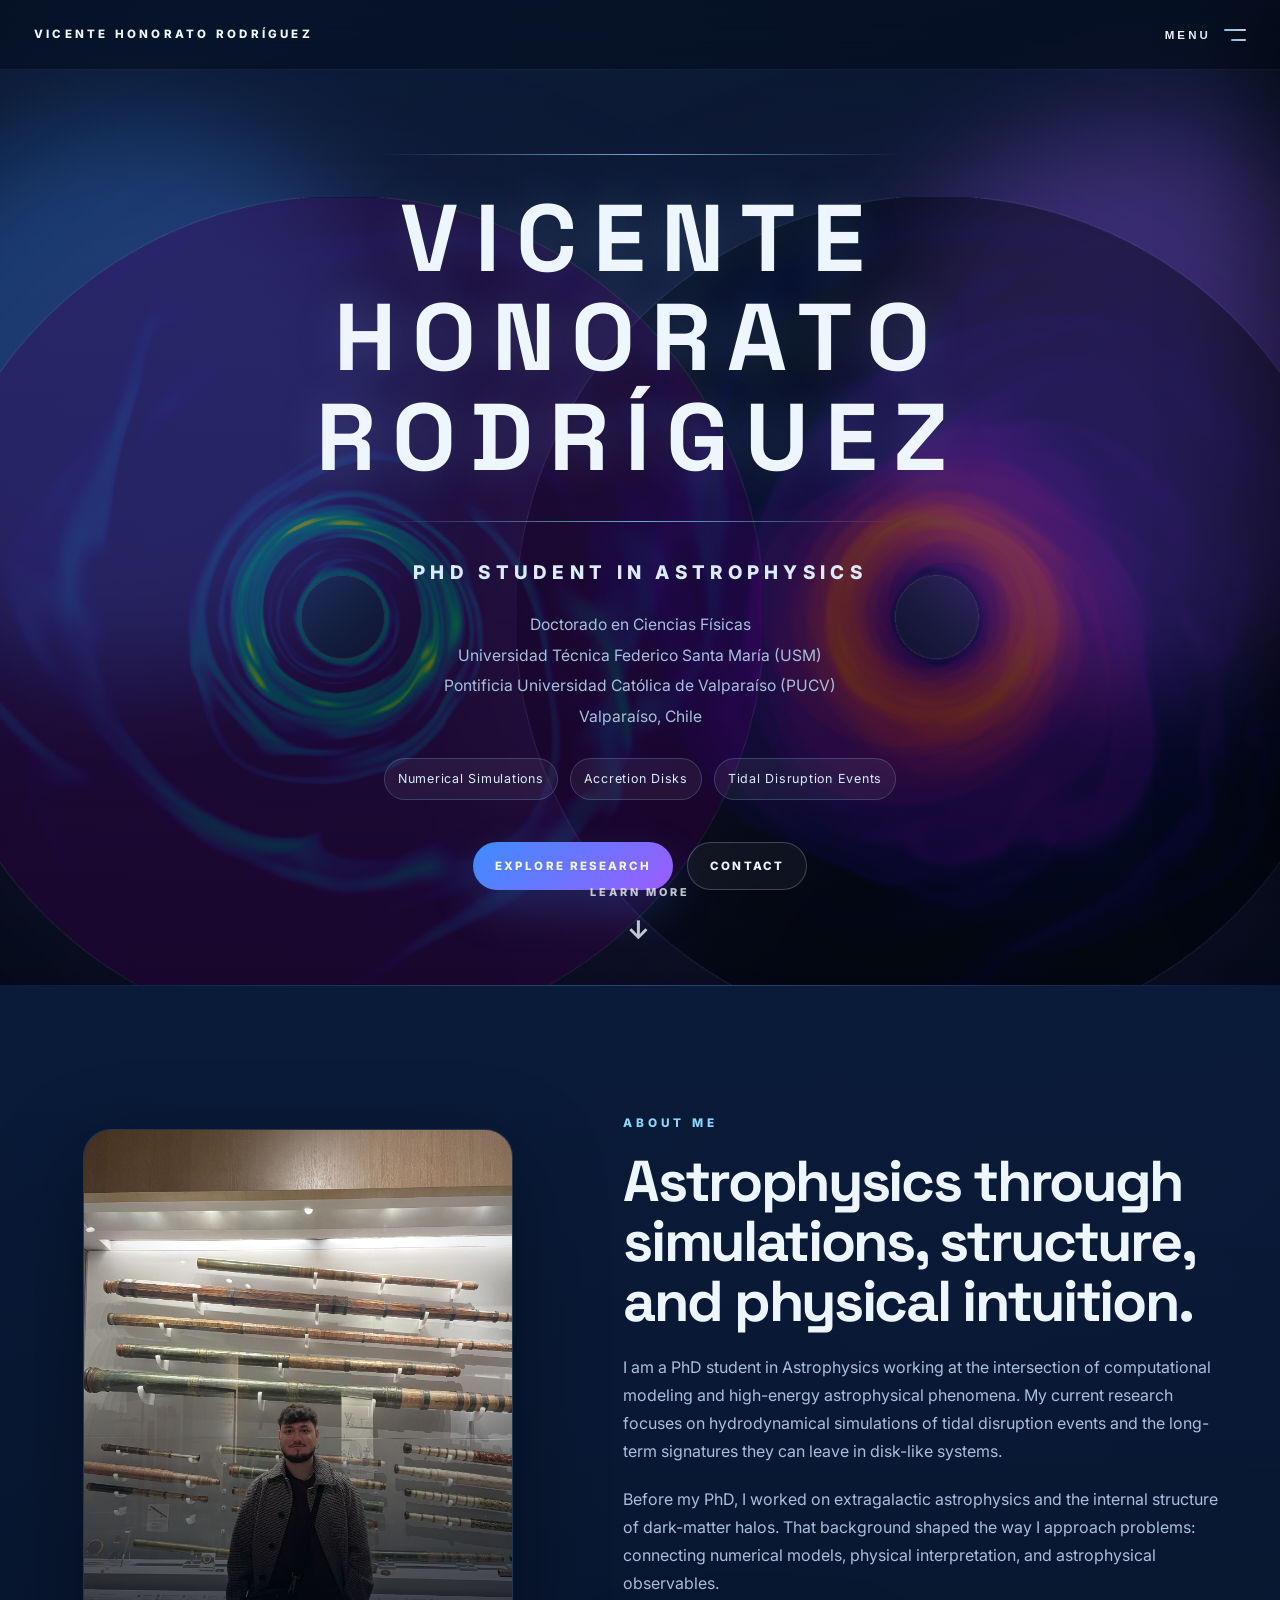
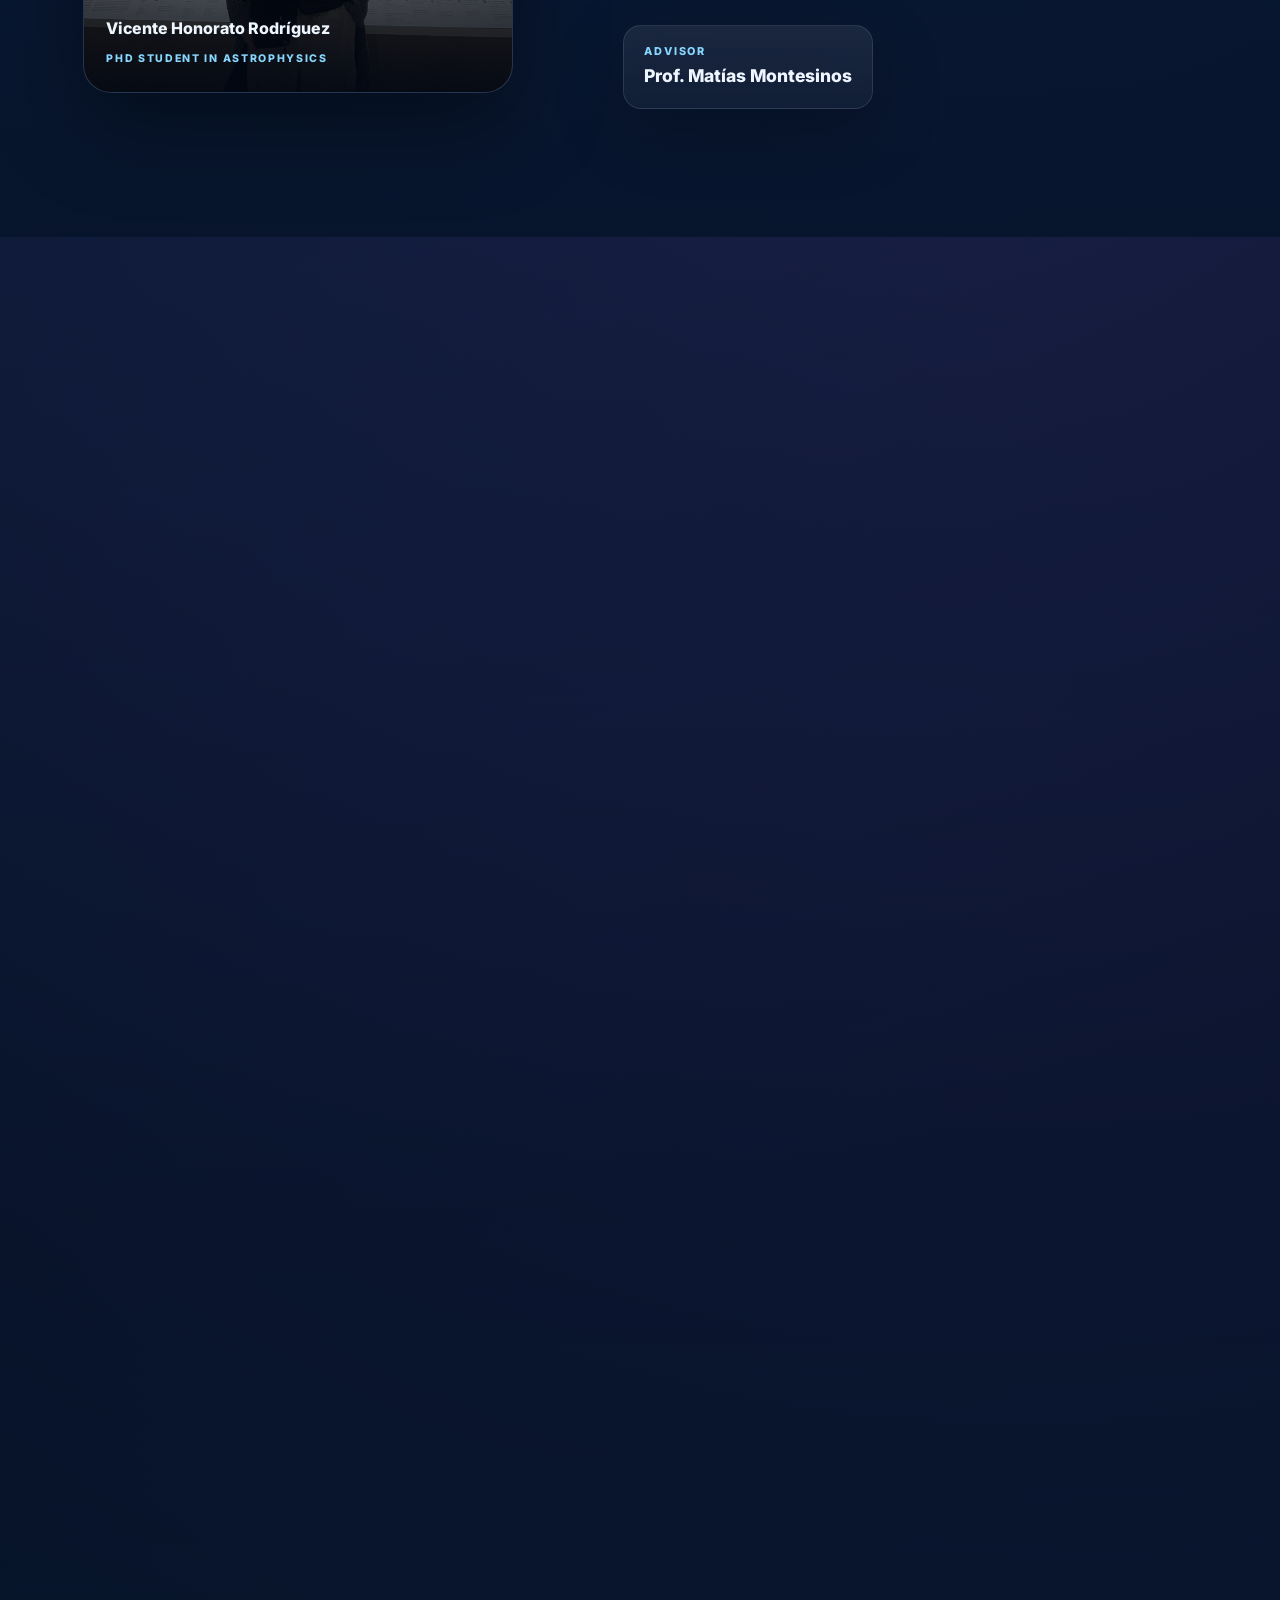
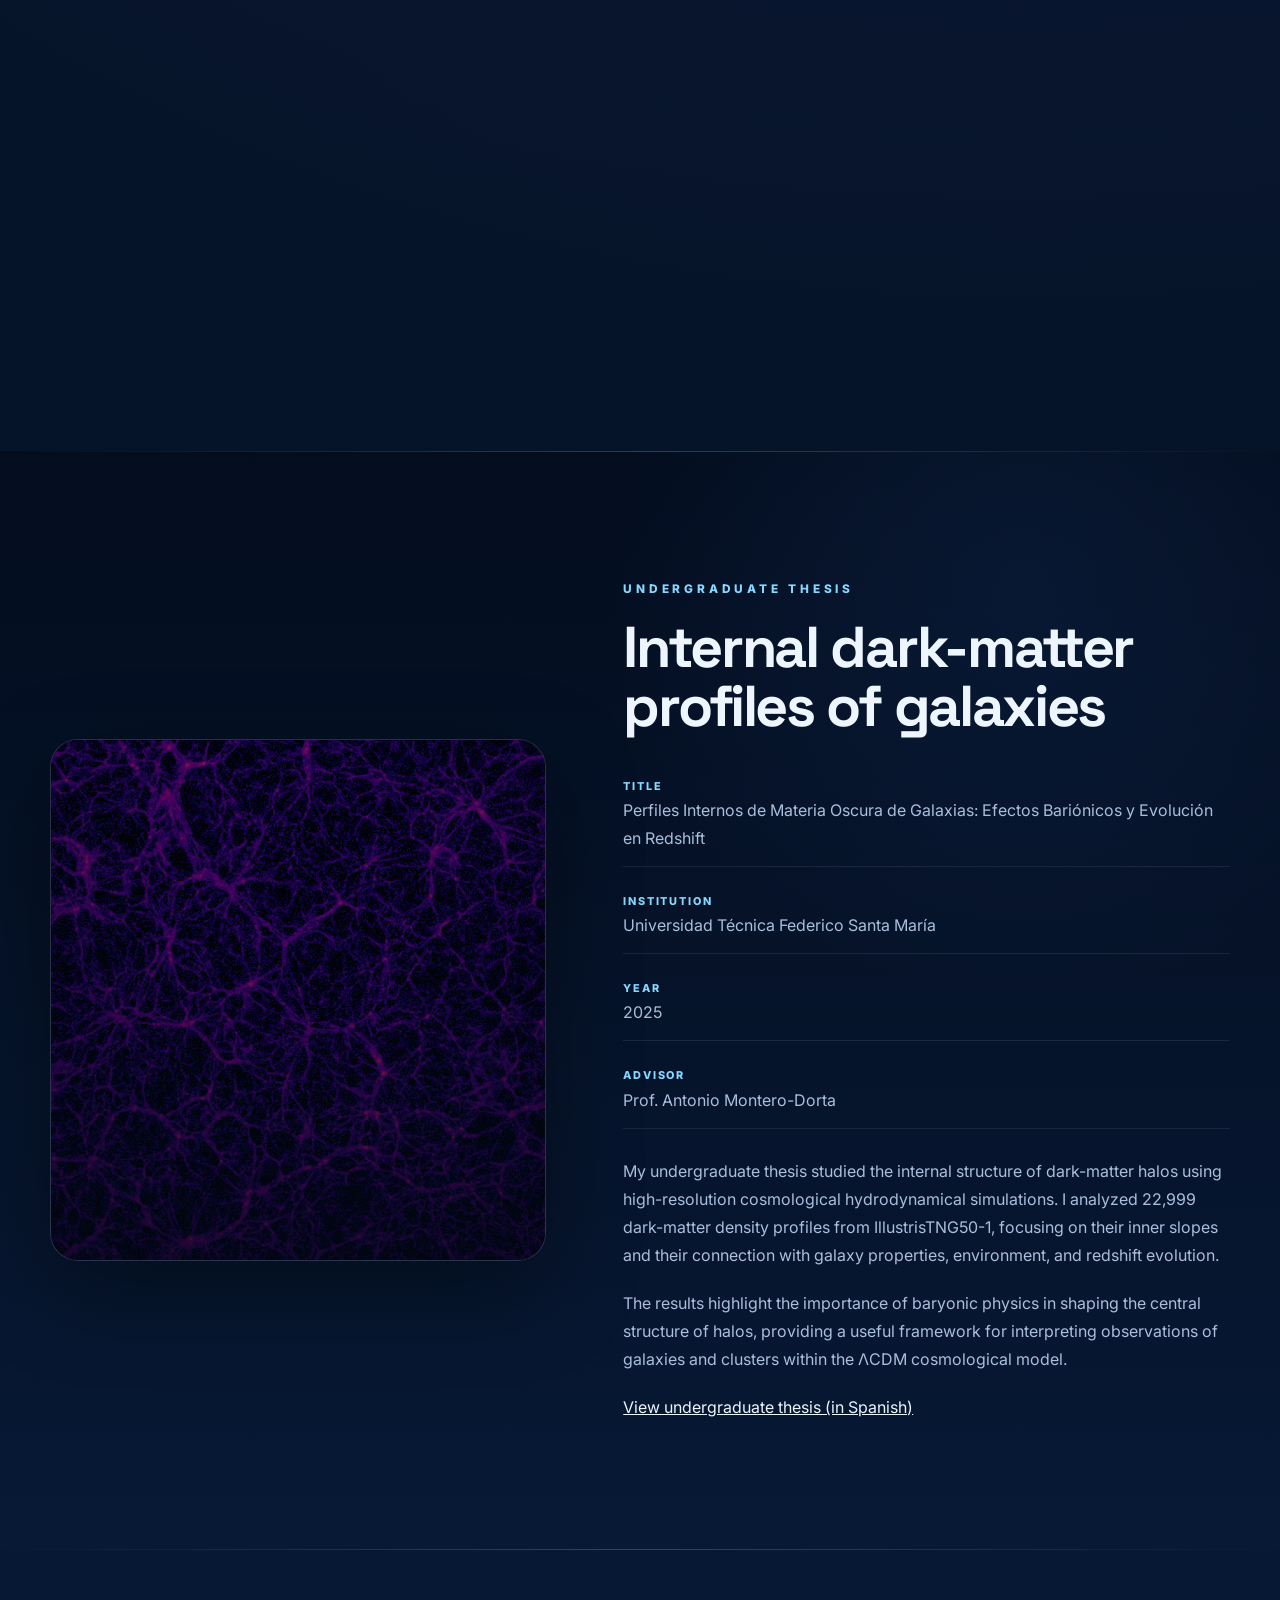
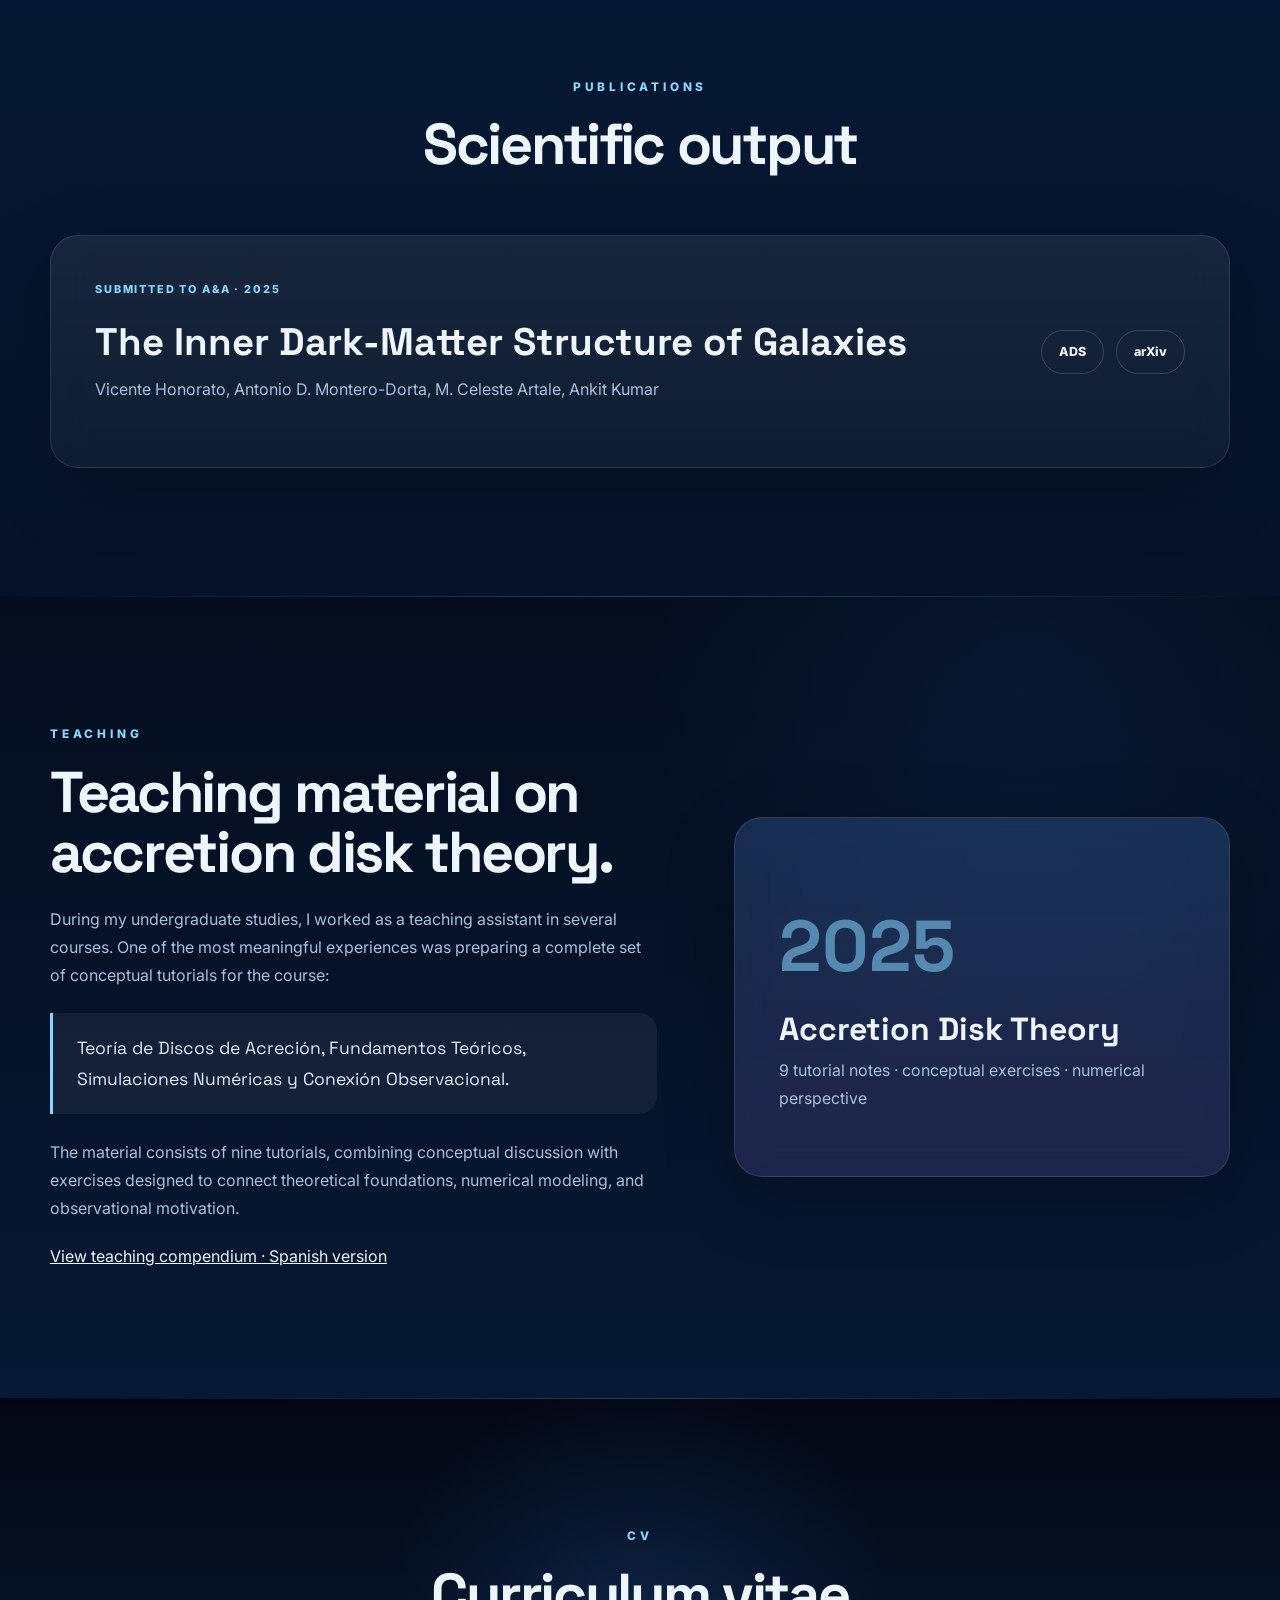
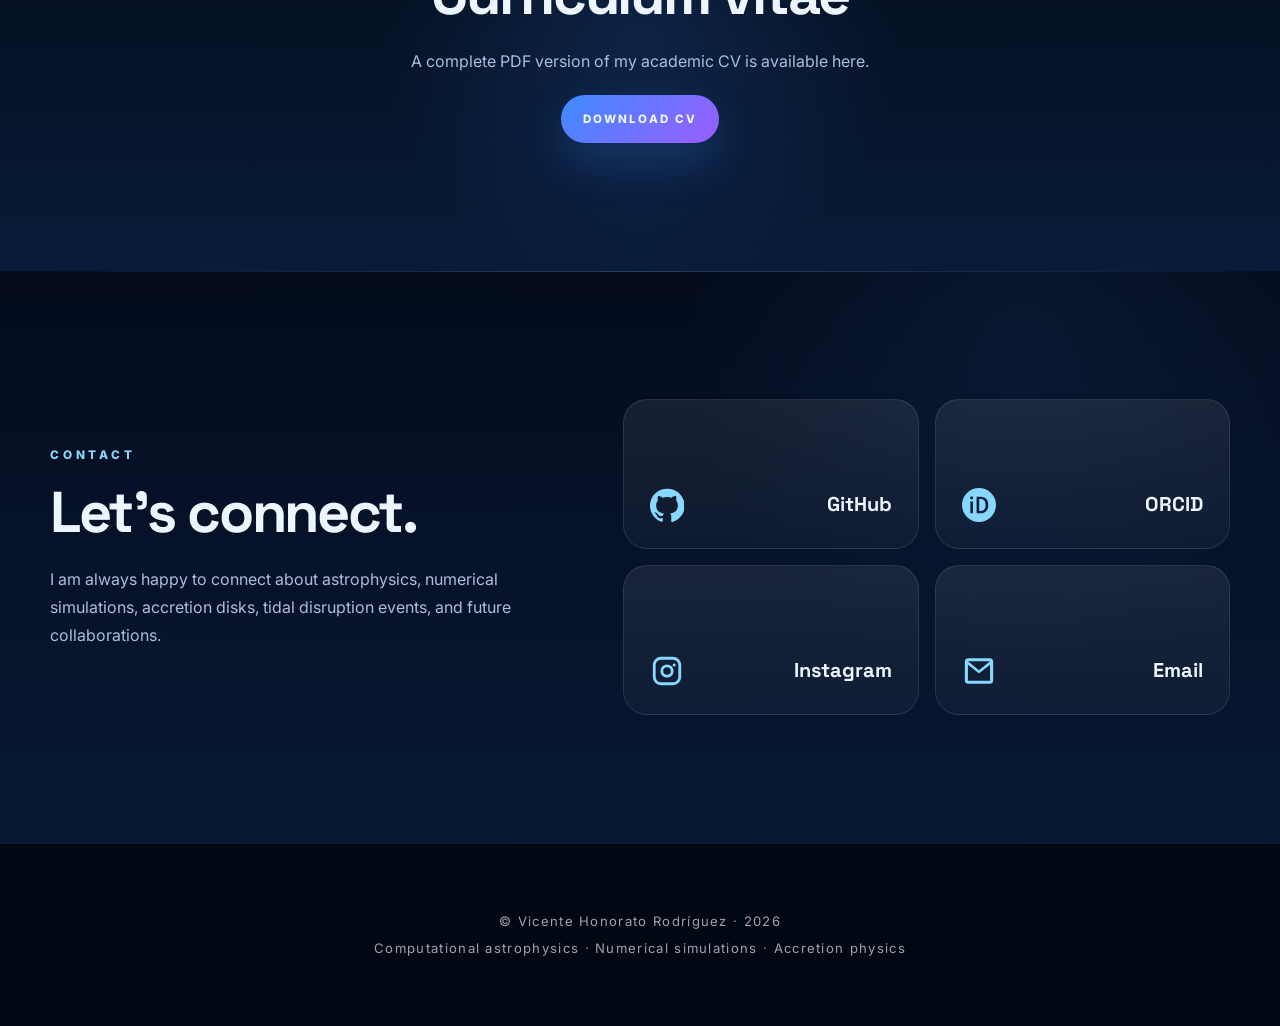
==== index.html @ af87429d "Initial personal website" ====
<!DOCTYPE html>
<html lang="en">
<head>
  <meta charset="UTF-8" />
  <meta name="viewport" content="width=device-width, initial-scale=1.0" />
  <meta name="description" content="Personal academic website of Vicente Honorato Rodríguez, PhD student in Astrophysics working on numerical simulations, accretion disks, and tidal disruption events." />
  <title>Vicente Honorato Rodríguez</title>

  <link rel="stylesheet" href="style.css" />
  <script defer src="script.js"></script>
</head>

<body>
  <canvas id="starfield" aria-hidden="true"></canvas>

  <header class="topbar">
    <a href="#home" class="logo" aria-label="Go to home">Vicente Honorato Rodríguez</a>

    <button class="menu-button" id="openMenu" aria-label="Open navigation menu">
      <span>Menu</span>
      <span class="hamburger"></span>
    </button>
  </header>

  <nav class="side-menu" id="sideMenu" aria-label="Main navigation">
    <button class="close-button" id="closeMenu" aria-label="Close navigation menu">×</button>

    <a href="#home">Home</a>
    <a href="#about">About me</a>
    <a href="#research">Research</a>
    <a href="#numerical-work">Numerical work</a>
    <a href="#thesis">Undergraduate thesis</a>
    <a href="#publications">Publications</a>
    <a href="#teaching">Teaching</a>
    <a href="#cv">CV</a>
    <a href="#contact">Contact</a>
  </nav>

  <div class="overlay" id="overlay"></div>

  <main>
    <section id="home" class="hero">
      <div class="hero-orb hero-orb-one"></div>
      <div class="hero-orb hero-orb-two"></div>

      <div class="hero-visual" aria-hidden="true">
        <img src="assets/images/hero-background.png" alt="" class="disk disk-one" />
        <img src="assets/images/hero-background2.png" alt="" class="disk disk-two" />
      </div>

      <div class="hero-content fade-in">
        <div class="hero-line"></div>

        <h1>Vicente Honorato Rodríguez</h1>

        <div class="hero-line"></div>

        <p class="subtitle">PhD Student in Astrophysics</p>

        <div class="affiliation">
          <p>Doctorado en Ciencias Físicas</p>
          <p>Universidad Técnica Federico Santa María (USM)</p>
          <p>Pontificia Universidad Católica de Valparaíso (PUCV)</p>
          <p>Valparaíso, Chile</p>
        </div>

        <div class="hero-tags" aria-label="Research keywords">
          <span>Numerical Simulations</span>
          <span>Accretion Disks</span>
          <span>Tidal Disruption Events</span>
        </div>

        <div class="hero-actions">
          <a href="#research" class="primary-button">Explore research</a>
          <a href="#contact" class="secondary-button">Contact</a>
        </div>
      </div>

      <a href="#about" class="learn-more" aria-label="Scroll to about section">
        <span>Learn more</span>
        <strong>↓</strong>
      </a>
    </section>

    <section id="about" class="section about reveal">
      <div class="container about-layout">
        <div class="portrait-card">
          <div class="portrait-glow"></div>
          <img src="assets/images/profile.jpg" alt="Portrait of Vicente Honorato Rodríguez" />
          <div class="portrait-caption">
            <span>Vicente Honorato Rodríguez</span>
            <small>PhD Student in Astrophysics</small>
          </div>
        </div>

        <div class="section-copy">
          <p class="section-kicker">About me</p>
          <h2>Astrophysics through simulations, structure, and physical intuition.</h2>

          <p>
            I am a PhD student in Astrophysics working at the intersection of
            computational modeling and high-energy astrophysical phenomena. My current
            research focuses on hydrodynamical simulations of tidal disruption events
            and the long-term signatures they can leave in disk-like systems.
          </p>

          <p>
            Before my PhD, I worked on extragalactic astrophysics and the internal
            structure of dark-matter halos. That background shaped the way I approach
            problems: connecting numerical models, physical interpretation, and
            astrophysical observables.
          </p>

          <div class="advisor-note">
            <span>Advisor</span>
            <a
              href="https://orcid.org/0000-0001-9789-5098"
              target="_blank"
              rel="noopener noreferrer"
            >
              Prof. Matías Montesinos
            </a>
          </div>
        </div>
      </div>
    </section>

    <section id="research" class="section research reveal">
      <div class="container">
        <div class="section-heading centered">
          <p class="section-kicker">Research</p>
          <h2>Current scientific direction</h2>
          <p>
            I study how tidal disruption events reshape disk-like astrophysical
            systems, and what physical traces these encounters may leave behind
            across different environments.
          </p>
        </div>

        <div class="research-grid">
          <article class="research-card">
            <span class="card-number">01</span>
            <h3>Tidal disruption events</h3>
            <p>
              I am interested in the physical mechanisms that govern tidal disruption
              events, from the initial encounter to the redistribution of energy and
              angular momentum in the surrounding material.
            </p>
          </article>

          <article class="research-card">
            <span class="card-number">02</span>
            <h3>Accretion disks</h3>
            <p>
              My work explores how disks respond to violent dynamical events in
              different astrophysical contexts, including systems inspired by
              protoplanetary and AGN-like environments.
            </p>
          </article>

          <article class="research-card">
            <span class="card-number">03</span>
            <h3>Physical interpretation</h3>
            <p>
              I aim to connect dynamical evolution with interpretable physical
              signatures, identifying which structures and timescales are most
              informative about the history of the interaction.
            </p>
          </article>
        </div>
      </div>
    </section>

    <section id="numerical-work" class="section numerical reveal">
      <div class="container split-layout">
        <div class="section-copy">
          <p class="section-kicker">Numerical work</p>
          <h2>Simulating the dynamical imprint of tidal disruption events.</h2>

          <p>
            My numerical work focuses on hydrodynamical simulations of tidal
            disruption events interacting with pre-existing disks. I study how the
            encounter redistributes energy and angular momentum, reshapes the disk
            structure, and leaves short- and long-term dynamical imprints on the
            system.
          </p>

          <p>
            This work aims to build a physical framework for understanding how
            violent transient events can alter disks across different astrophysical
            environments, from protoplanetary disks to AGN-like systems.
          </p>

          <div class="toolkit">
            <span>Hydrodynamical simulations</span>
            <span>Disk–TDE interactions</span>
            <span>Transient dynamics</span>
            <span>Disk evolution</span>
            <span>Python</span>
            <span>LaTeX</span>
          </div>
        </div>

        <div class="simulation-showcase">
          <img src="assets/images/hero-background2.png" alt="Stylized hydrodynamical disk simulation" />

          <div class="floating-stat stat-one">
            <strong>Disk–TDE interaction</strong>
            <span>energy · angular momentum · morphology</span>
          </div>

          <div class="floating-stat stat-two">
            <strong>Hydrodynamical response</strong>
            <span>transient structures · long-term imprints</span>
          </div>
        </div>
      </div>
    </section>

    <section id="thesis" class="section thesis reveal">
      <div class="container thesis-layout">
        <div class="thesis-image">
          <img src="assets/images/previous-work.png" alt="Large-scale structure visualization from previous work" />
        </div>

        <div class="section-copy">
          <p class="section-kicker">Undergraduate thesis</p>
          <h2>Internal dark-matter profiles of galaxies</h2>

          <div class="metadata-list">
            <p><span>Title</span> Perfiles Internos de Materia Oscura de Galaxias: Efectos Bariónicos y Evolución en Redshift</p>
            <p><span>Institution</span> Universidad Técnica Federico Santa María</p>
            <p><span>Year</span> 2025</p>
            <p><span>Advisor</span> Prof. Antonio Montero-Dorta</p>
          </div>

          <p>
            My undergraduate thesis studied the internal structure of dark-matter
            halos using high-resolution cosmological hydrodynamical simulations. I
            analyzed 22,999 dark-matter density profiles from IllustrisTNG50-1,
            focusing on their inner slopes and their connection with galaxy
            properties, environment, and redshift evolution.
          </p>

          <p>
            The results highlight the importance of baryonic physics in shaping the
            central structure of halos, providing a useful framework for interpreting
            observations of galaxies and clusters within the ΛCDM cosmological model.
          </p>

          <a
            href="assets/thesis/Vicente_Honorato_Rodriguez_Undergraduate_Thesis.pdf"
            class="btn btn-primary"
            target="_blank"
            rel="noopener noreferrer"
          >
            View undergraduate thesis (in Spanish)
          </a>
        </div>
      </div>
    </section>

    <section id="publications" class="section publications reveal">
      <div class="container">
        <div class="section-heading centered">
          <p class="section-kicker">Publications</p>
          <h2>Scientific output</h2>
        </div>

        <article class="publication-card">
          <div>
            <p class="pub-status">Submitted to A&amp;A · 2025</p>
            <h3>The Inner Dark-Matter Structure of Galaxies</h3>
            <p>
              Vicente Honorato, Antonio D. Montero-Dorta, M. Celeste Artale,
              Ankit Kumar
            </p>
          </div>

          <div class="publication-actions">
            <a href="https://ui.adsabs.harvard.edu/abs/2026arXiv260402566H/abstract" target="_blank" rel="noopener noreferrer">ADS</a>
            <a href="https://arxiv.org/abs/2604.02566" target="_blank" rel="noopener noreferrer">arXiv</a>
          </div>
        </article>
      </div>
    </section>

    <section id="teaching" class="section teaching reveal">
      <div class="container split-layout reverse">
        <div class="section-copy">
          <p class="section-kicker">Teaching</p>
          <h2>Teaching material on accretion disk theory.</h2>

          <p>
            During my undergraduate studies, I worked as a teaching assistant in
            several courses. One of the most meaningful experiences was preparing a
            complete set of conceptual tutorials for the course:
          </p>

          <blockquote>
            Teoría de Discos de Acreción, Fundamentos Teóricos, Simulaciones Numéricas y Conexión Observacional.
          </blockquote>

          <p>
            The material consists of nine tutorials, combining conceptual discussion
            with exercises designed to connect theoretical foundations, numerical
            modeling, and observational motivation.
          </p>

          <a
            href="assets/teaching/Accretion_Disk_Teaching_Notes.pdf"
            class="btn btn-primary"
            target="_blank"
          >
            View teaching compendium · Spanish version
          </a>
        </div>

        <div class="teaching-panel">
          <span>2025</span>
          <h3>Accretion Disk Theory</h3>
          <p>9 tutorial notes · conceptual exercises · numerical perspective</p>
        </div>
      </div>
    </section>

    <section id="cv" class="section cv-section reveal">
      <div class="container centered-block">
        <p class="section-kicker">CV</p>
        <h2>Curriculum vitae</h2>
        <p>
          A complete PDF version of my academic CV is available here.
        </p>

        <a class="primary-button" href="assets/cv/Vicente_Honorato_Rodriguez_CV.pdf" target="_blank" rel="noopener noreferrer">
          Download CV
        </a>
      </div>
    </section>

    <section id="contact" class="section contact reveal">
      <div class="container contact-layout">
        <div>
          <p class="section-kicker">Contact</p>
          <h2>Let’s connect.</h2>
          <p>
            I am always happy to connect about astrophysics, numerical simulations,
            accretion disks, tidal disruption events, and future collaborations.
          </p>
        </div>

        <div class="social-grid">
          <a
            href="https://github.com/vahonorato"
            target="_blank"
            rel="noopener noreferrer"
            aria-label="GitHub profile"
          >
            <svg viewBox="0 0 24 24" aria-hidden="true">
              <path d="M12 .5a12 12 0 0 0-3.79 23.39c.6.11.82-.26.82-.58v-2.1c-3.34.73-4.04-1.42-4.04-1.42-.55-1.39-1.34-1.76-1.34-1.76-1.09-.74.08-.73.08-.73 1.2.09 1.84 1.24 1.84 1.24 1.07 1.83 2.81 1.3 3.5.99.11-.78.42-1.3.76-1.6-2.67-.3-5.47-1.33-5.47-5.93 0-1.31.47-2.38 1.24-3.22-.13-.3-.54-1.52.11-3.18 0 0 1.01-.32 3.3 1.23a11.4 11.4 0 0 1 6 0c2.29-1.55 3.3-1.23 3.3-1.23.65 1.66.24 2.88.12 3.18.77.84 1.23 1.91 1.23 3.22 0 4.61-2.81 5.62-5.48 5.92.43.37.81 1.1.81 2.22v3.29c0 .32.22.69.82.58A12 12 0 0 0 12 .5Z"/>
            </svg>
            <span>GitHub</span>
          </a>

          <a
            href="https://orcid.org/0009-0002-4806-732X"
            target="_blank"
            rel="noopener noreferrer"
            aria-label="ORCID profile"
          >
            <svg viewBox="0 0 24 24" aria-hidden="true">
              <path d="M12 0a12 12 0 1 0 0 24 12 12 0 0 0 0-24Zm-1.7 6.15h2.97c3.5 0 5.3 2.5 5.3 5.85 0 3.58-1.96 5.85-5.3 5.85H10.3V6.15Zm1.83 1.65v8.4h1.03c2.45 0 3.5-1.73 3.5-4.2 0-2.3-1.05-4.2-3.5-4.2h-1.03ZM6.8 8.05a1.1 1.1 0 1 1 0-2.2 1.1 1.1 0 0 1 0 2.2Zm-.91 1.45h1.83v8.35H5.89V9.5Z"/>
            </svg>
            <span>ORCID</span>
          </a>

          <a
            href="https://www.instagram.com/vahonorato.r"
            target="_blank"
            rel="noopener noreferrer"
            aria-label="Instagram profile"
          >
            <svg viewBox="0 0 24 24" aria-hidden="true">
              <path d="M7.75 2h8.5A5.76 5.76 0 0 1 22 7.75v8.5A5.76 5.76 0 0 1 16.25 22h-8.5A5.76 5.76 0 0 1 2 16.25v-8.5A5.76 5.76 0 0 1 7.75 2Zm0 2A3.75 3.75 0 0 0 4 7.75v8.5A3.75 3.75 0 0 0 7.75 20h8.5A3.75 3.75 0 0 0 20 16.25v-8.5A3.75 3.75 0 0 0 16.25 4h-8.5ZM12 7.35A4.65 4.65 0 1 1 12 16.65 4.65 4.65 0 0 1 12 7.35Zm0 2A2.65 2.65 0 1 0 12 14.65 2.65 2.65 0 0 0 12 9.35Zm5.05-2.65a1.1 1.1 0 1 1 0 2.2 1.1 1.1 0 0 1 0-2.2Z"/>
            </svg>
            <span>Instagram</span>
          </a>

          <a
            href="mailto:vicente.honorato@usm.cl"
            aria-label="Email Vicente"
          >
            <svg viewBox="0 0 24 24" aria-hidden="true">
              <path d="M2 5.5A2.5 2.5 0 0 1 4.5 3h15A2.5 2.5 0 0 1 22 5.5v13a2.5 2.5 0 0 1-2.5 2.5h-15A2.5 2.5 0 0 1 2 18.5v-13Zm2.2-.3 7.8 6.2 7.8-6.2H4.2Zm15.6 13.6V7.55l-7.23 5.75a.9.9 0 0 1-1.14 0L4.2 7.55V18.8h15.6Z"/>
            </svg>
            <span>Email</span>
          </a>
        </div>
      </div>
    </section>
  </main>

  <footer>
    <p>© Vicente Honorato Rodríguez · 2026</p>
    <p>Computational astrophysics · Numerical simulations · Accretion physics</p>
  </footer>
</body>
</html>
---- style.css ----
@import url("https://fonts.googleapis.com/css2?family=Inter:wght@300;400;500;600;700;800&family=Space+Grotesk:wght@400;500;600;700&display=swap");

:root {
  --bg: #020813;
  --bg-soft: #06142a;
  --navy: #081b38;
  --navy-2: #0b2752;
  --blue: #3d8cff;
  --cyan: #87d7ff;
  --violet: #9b5cff;
  --magenta: #ff5ccd;
  --text: #edf5ff;
  --muted: #a9bfdc;
  --soft: rgba(255, 255, 255, 0.08);
  --line: rgba(166, 213, 255, 0.22);
  --glass: rgba(9, 28, 61, 0.66);
  --shadow: 0 30px 90px rgba(0, 0, 0, 0.38);
  --radius: 28px;
}

* {
  margin: 0;
  padding: 0;
  box-sizing: border-box;
}

html {
  scroll-behavior: smooth;
  background: var(--bg);
}

body {
  font-family: "Inter", system-ui, -apple-system, BlinkMacSystemFont, "Segoe UI", sans-serif;
  background:
    radial-gradient(circle at 20% 0%, rgba(61, 140, 255, 0.18), transparent 38%),
    radial-gradient(circle at 80% 20%, rgba(155, 92, 255, 0.12), transparent 34%),
    linear-gradient(180deg, #020813 0%, #06142a 45%, #020813 100%);
  color: var(--text);
  line-height: 1.75;
  overflow-x: hidden;
}

body.menu-open {
  overflow: hidden;
}

img {
  max-width: 100%;
  display: block;
}

a {
  color: inherit;
}

#starfield {
  position: fixed;
  inset: 0;
  z-index: -3;
  width: 100%;
  height: 100%;
  opacity: 0.75;
}

.topbar {
  position: fixed;
  top: 0;
  left: 0;
  width: 100%;
  height: 70px;
  padding: 0 34px;
  display: flex;
  justify-content: space-between;
  align-items: center;
  z-index: 1000;
  background: rgba(2, 8, 19, 0.42);
  border-bottom: 1px solid rgba(255, 255, 255, 0.06);
  backdrop-filter: blur(18px);
}

.logo {
  text-decoration: none;
  color: var(--text);
  text-transform: uppercase;
  letter-spacing: 0.28em;
  font-weight: 800;
  font-size: 0.72rem;
}

.menu-button {
  display: inline-flex;
  align-items: center;
  gap: 13px;
  background: transparent;
  border: 0;
  color: var(--text);
  text-transform: uppercase;
  letter-spacing: 0.27em;
  font-weight: 700;
  font-size: 0.72rem;
  cursor: pointer;
}

.hamburger {
  position: relative;
  width: 22px;
  height: 12px;
  display: inline-block;
}

.hamburger::before,
.hamburger::after {
  content: "";
  position: absolute;
  right: 0;
  width: 22px;
  height: 2px;
  border-radius: 99px;
  background: linear-gradient(90deg, var(--cyan), var(--text));
}

.hamburger::before { top: 0; }
.hamburger::after { bottom: 0; width: 15px; }

.side-menu {
  position: fixed;
  top: 0;
  right: -390px;
  width: 390px;
  max-width: 88vw;
  height: 100vh;
  z-index: 2000;
  padding: 92px 45px;
  background:
    radial-gradient(circle at 20% 10%, rgba(61, 140, 255, 0.24), transparent 34%),
    linear-gradient(180deg, rgba(9, 27, 58, 0.98), rgba(4, 13, 30, 0.98));
  border-left: 1px solid rgba(255, 255, 255, 0.11);
  box-shadow: -30px 0 80px rgba(0, 0, 0, 0.42);
  transition: right 0.45s cubic-bezier(.22,.61,.36,1);
}

.side-menu.active {
  right: 0;
}

.side-menu a {
  display: block;
  text-decoration: none;
  text-transform: uppercase;
  letter-spacing: 0.28em;
  font-size: 0.82rem;
  font-weight: 700;
  color: rgba(237, 245, 255, 0.86);
  padding: 18px 0;
  border-bottom: 1px solid rgba(255,255,255,0.09);
  transition: color 0.25s ease, transform 0.25s ease;
}

.side-menu a:hover {
  color: var(--cyan);
  transform: translateX(6px);
}

.close-button {
  position: absolute;
  top: 22px;
  right: 32px;
  background: none;
  border: 0;
  color: var(--text);
  font-size: 2.4rem;
  cursor: pointer;
  line-height: 1;
}

.overlay {
  position: fixed;
  inset: 0;
  background: rgba(1, 5, 13, 0.62);
  z-index: 1500;
  opacity: 0;
  visibility: hidden;
  transition: opacity 0.3s ease, visibility 0.3s ease;
}

.overlay.active {
  opacity: 1;
  visibility: visible;
}

.hero {
  position: relative;
  min-height: 100vh;
  isolation: isolate;
  display: grid;
  place-items: center;
  overflow: hidden;
  padding: 120px 24px 95px;
}

.hero::before {
  content: "";
  position: absolute;
  inset: 0;
  z-index: -3;
  background:
    linear-gradient(180deg, rgba(2, 8, 19, 0.18), rgba(2, 8, 19, 0.9)),
    radial-gradient(circle at 50% 42%, rgba(61, 140, 255, 0.14), transparent 34%);
}

.hero-orb {
  position: absolute;
  width: 44vw;
  aspect-ratio: 1;
  border-radius: 50%;
  filter: blur(55px);
  opacity: 0.3;
  z-index: -2;
}

.hero-orb-one {
  top: 12%;
  left: -12%;
  background: var(--blue);
}

.hero-orb-two {
  top: 12%;
  right: -12%;
  background: var(--violet);
}

.hero-visual {
  position: absolute;
  inset: 0;
  z-index: -1;
  pointer-events: none;
}

.disk {
  position: absolute;
  object-fit: contain;
  opacity: 0.34;
  filter: saturate(1.15) contrast(1.18) drop-shadow(0 0 70px rgba(155, 92, 255, 0.2));
  mix-blend-mode: screen;
}

.disk-one {
  width: min(840px, 66vw);
  top: 20%;
  right: -6%;
  animation: slowSpin 90s linear infinite;
}

.disk-two {
  width: min(840px, 66vw);
  top: 20%;
  left: -6%;
  animation: slowSpinReverse 90s linear infinite;
}

.hero-content {
  width: min(1040px, 100%);
  text-align: center;
  position: relative;
}

.eyebrow,
.section-kicker {
  color: var(--cyan);
  text-transform: uppercase;
  letter-spacing: 0.32em;
  font-weight: 800;
  font-size: 0.74rem;
  margin-bottom: 18px;
}

.hero h1 {
  font-family: "Space Grotesk", sans-serif;
  text-transform: uppercase;
  letter-spacing: 0.17em;
  font-weight: 700;
  line-height: 1.05;
  font-size: clamp(2.65rem, 7.4vw, 7.8rem);
  color: var(--text);
  text-shadow: 0 0 45px rgba(135, 215, 255, 0.18);
}

.hero-line {
  width: min(520px, 72vw);
  height: 1px;
  margin: 34px auto;
  background: linear-gradient(90deg, transparent, rgba(135, 215, 255, 0.78), transparent);
}

.subtitle {
  color: #dbeaff;
  text-transform: uppercase;
  letter-spacing: 0.28em;
  font-weight: 800;
  font-size: clamp(0.9rem, 1.5vw, 1.18rem);
}

.affiliation {
  margin: 22px 0 28px;
  color: var(--muted);
  font-size: 0.98rem;
}

.affiliation p {
  margin: 3px 0;
}

.hero-tags {
  display: flex;
  justify-content: center;
  flex-wrap: wrap;
  gap: 12px;
  margin-top: 25px;
}

.hero-tags span,
.toolkit span {
  border: 1px solid rgba(135, 215, 255, 0.22);
  background: rgba(255, 255, 255, 0.055);
  color: #d8edff;
  padding: 9px 13px;
  border-radius: 999px;
  font-size: 0.78rem;
  letter-spacing: 0.06em;
}

.hero-actions {
  margin-top: 42px;
  display: flex;
  justify-content: center;
  flex-wrap: wrap;
  gap: 14px;
}

.primary-button,
.secondary-button {
  display: inline-flex;
  align-items: center;
  justify-content: center;
  min-height: 48px;
  padding: 0 22px;
  border-radius: 999px;
  text-decoration: none;
  text-transform: uppercase;
  letter-spacing: 0.18em;
  font-weight: 800;
  font-size: 0.72rem;
  transition: transform 0.25s ease, box-shadow 0.25s ease, border-color 0.25s ease;
}

.primary-button {
  background: linear-gradient(135deg, var(--blue), var(--violet));
  box-shadow: 0 18px 45px rgba(61, 140, 255, 0.22);
}

.secondary-button {
  border: 1px solid rgba(237, 245, 255, 0.22);
  color: var(--text);
  background: rgba(255, 255, 255, 0.045);
}

.primary-button:hover,
.secondary-button:hover {
  transform: translateY(-3px);
  box-shadow: 0 22px 60px rgba(61, 140, 255, 0.25);
}

.learn-more {
  position: absolute;
  bottom: 32px;
  left: 50%;
  translate: -50% 0;
  display: inline-flex;
  flex-direction: column;
  align-items: center;
  gap: 6px;
  color: rgba(237,245,255,0.8);
  text-decoration: none;
  text-transform: uppercase;
  letter-spacing: 0.28em;
  font-size: 0.68rem;
  font-weight: 800;
}

.learn-more strong {
  font-size: 1.6rem;
  animation: bounce 1.7s infinite;
}

.section {
  position: relative;
  padding: 128px 26px;
  background:
    linear-gradient(180deg, rgba(8, 27, 56, 0.82), rgba(6, 20, 42, 0.88));
  overflow: hidden;
}

.section:nth-of-type(odd) {
  background:
    radial-gradient(circle at 80% 12%, rgba(61, 140, 255, 0.08), transparent 30%),
    linear-gradient(180deg, rgba(4, 13, 30, 0.92), rgba(8, 27, 56, 0.88));
}

.section::before {
  content: "";
  position: absolute;
  inset: 0 0 auto 0;
  height: 1px;
  background: linear-gradient(90deg, transparent, rgba(135, 215, 255, 0.25), transparent);
}

.container {
  width: min(1180px, 100%);
  margin: 0 auto;
}

.centered,
.centered-block {
  text-align: center;
}

.centered-block {
  max-width: 760px;
}

.section-heading {
  width: min(820px, 100%);
  margin: 0 auto 60px;
}

h2 {
  font-family: "Space Grotesk", sans-serif;
  font-size: clamp(2rem, 4.5vw, 4.25rem);
  line-height: 1.04;
  letter-spacing: -0.04em;
  color: var(--text);
  margin-bottom: 22px;
}

h3 {
  font-family: "Space Grotesk", sans-serif;
  font-size: 1.45rem;
  line-height: 1.2;
}

p {
  color: var(--muted);
  margin-bottom: 20px;
}

.about-layout,
.split-layout,
.thesis-layout,
.contact-layout {
  display: grid;
  grid-template-columns: 0.9fr 1.1fr;
  gap: clamp(42px, 6vw, 88px);
  align-items: center;
}

.reverse {
  grid-template-columns: 1.1fr 0.9fr;
}

.portrait-card {
  position: relative;
  width: min(430px, 100%);
  margin: 0 auto;
  border-radius: var(--radius);
  overflow: hidden;
  background: var(--glass);
  border: 1px solid rgba(255, 255, 255, 0.12);
  box-shadow: var(--shadow);
  transform-style: preserve-3d;
}

.portrait-card img {
  width: 100%;
  aspect-ratio: 4 / 5.25;
  object-fit: cover;
  object-position: center 38%;
  filter: saturate(0.95) contrast(1.04);
}

.portrait-card::after {
  content: "";
  position: absolute;
  inset: 0;
  background:
    linear-gradient(180deg, transparent 42%, rgba(2, 8, 19, 0.95) 100%),
    radial-gradient(circle at 50% 26%, transparent 24%, rgba(2,8,19,0.18) 70%);
  pointer-events: none;
}

.portrait-glow {
  position: absolute;
  inset: -40%;
  background: conic-gradient(from 180deg, var(--blue), var(--violet), var(--magenta), var(--blue));
  opacity: 0.18;
  filter: blur(50px);
  z-index: -1;
}

.portrait-caption {
  position: absolute;
  left: 22px;
  right: 22px;
  bottom: 22px;
  z-index: 2;
}

.portrait-caption span {
  display: block;
  font-weight: 800;
  color: var(--text);
}

.portrait-caption small {
  color: var(--cyan);
  text-transform: uppercase;
  letter-spacing: 0.16em;
  font-size: 0.66rem;
  font-weight: 800;
}

.section-copy {
  max-width: 690px;
}

.advisor-note,
.teaching-panel,
.publication-card,
.research-card {
  background:
    linear-gradient(180deg, rgba(255, 255, 255, 0.075), rgba(255, 255, 255, 0.038));
  border: 1px solid rgba(255, 255, 255, 0.105);
  box-shadow: 0 20px 70px rgba(0, 0, 0, 0.22);
  backdrop-filter: blur(18px);
}

.advisor-note {
  width: fit-content;
  margin-top: 28px;
  border-radius: 18px;
  padding: 16px 20px;
}

.advisor-note span,
.metadata-list span,
.pub-status {
  display: block;
  color: var(--cyan);
  text-transform: uppercase;
  letter-spacing: 0.17em;
  font-size: 0.68rem;
  font-weight: 800;
}

.advisor-note strong {
  color: var(--text);
}

.research-grid {
  display: grid;
  grid-template-columns: repeat(3, 1fr);
  gap: 22px;
}

.research-card {
  position: relative;
  min-height: 320px;
  padding: 34px;
  border-radius: var(--radius);
  overflow: hidden;
  transition: transform 0.35s ease, border-color 0.35s ease, background 0.35s ease;
}

.research-card::before {
  content: "";
  position: absolute;
  inset: auto 0 0 0;
  height: 3px;
  background: linear-gradient(90deg, var(--blue), var(--violet), var(--magenta));
  transform: scaleX(0);
  transform-origin: left;
  transition: transform 0.35s ease;
}

.research-card:hover {
  transform: translateY(-10px);
  border-color: rgba(135, 215, 255, 0.32);
  background: linear-gradient(180deg, rgba(61, 140, 255, 0.12), rgba(255, 255, 255, 0.04));
}

.research-card:hover::before {
  transform: scaleX(1);
}

.card-number {
  display: block;
  font-family: "Space Grotesk", sans-serif;
  color: rgba(135, 215, 255, 0.32);
  font-size: 3.2rem;
  font-weight: 700;
  line-height: 1;
  margin-bottom: 40px;
}

.research-card h3 {
  margin-bottom: 18px;
  color: var(--text);
}

.numerical {
  background:
    radial-gradient(circle at 78% 42%, rgba(155, 92, 255, 0.19), transparent 34%),
    linear-gradient(180deg, #06142a, #020813);
}

.toolkit {
  display: flex;
  flex-wrap: wrap;
  gap: 10px;
  margin-top: 32px;
}

.simulation-showcase {
  position: relative;
  min-height: 540px;
  display: grid;
  place-items: center;
  border-radius: var(--radius);
  background:
    radial-gradient(circle at 50% 50%, rgba(155,92,255,0.20), rgba(2,8,19,0.72) 66%),
    rgba(255,255,255,0.04);
  border: 1px solid rgba(255,255,255,0.10);
  overflow: hidden;
  box-shadow: var(--shadow);
}

.simulation-showcase img {
  width: 94%;
  filter: saturate(1.18) contrast(1.12) drop-shadow(0 0 50px rgba(155, 92, 255, 0.24));
  animation: slowSpin 100s linear infinite;
}

.floating-stat {
  position: absolute;
  width: 220px;
  padding: 16px 18px;
  border-radius: 18px;
  background: rgba(2, 8, 19, 0.72);
  border: 1px solid rgba(135, 215, 255, 0.18);
  backdrop-filter: blur(16px);
}

.floating-stat strong {
  display: block;
  color: var(--text);
  font-size: 0.9rem;
}

.floating-stat span {
  display: block;
  color: var(--muted);
  font-size: 0.76rem;
}

.stat-one {
  top: 30px;
  right: 28px;
}

.stat-two {
  bottom: 30px;
  left: 28px;
}

.thesis {
  background:
    radial-gradient(circle at 18% 20%, rgba(255, 92, 205, 0.08), transparent 32%),
    linear-gradient(180deg, #081b38, #06142a);
}

.thesis-image {
  position: relative;
  border-radius: var(--radius);
  overflow: hidden;
  min-height: 520px;
  background: rgba(255,255,255,0.04);
  border: 1px solid rgba(255,255,255,0.10);
  box-shadow: var(--shadow);
}

.thesis-image img {
  width: 100%;
  height: 100%;
  min-height: 520px;
  object-fit: cover;
  filter: saturate(1.25) contrast(1.15);
  transform: scale(1.03);
}

.thesis-image::after {
  content: "";
  position: absolute;
  inset: 0;
  background:
    linear-gradient(180deg, rgba(2,8,19,0.05), rgba(2,8,19,0.62)),
    radial-gradient(circle at 50% 50%, transparent, rgba(2,8,19,0.36));
}

.metadata-list {
  display: grid;
  gap: 11px;
  margin: 26px 0 28px;
}

.metadata-list p {
  margin: 0;
  padding: 14px 0;
  border-bottom: 1px solid rgba(255,255,255,0.08);
}

.publication-card {
  display: flex;
  justify-content: space-between;
  gap: 30px;
  align-items: center;
  padding: clamp(24px, 5vw, 44px);
  border-radius: var(--radius);
}

.publication-card h3 {
  margin: 9px 0 10px;
  font-size: clamp(1.55rem, 3vw, 2.4rem);
}

.publication-actions {
  display: flex;
  gap: 12px;
  flex-shrink: 0;
}

.publication-actions a {
  text-decoration: none;
  border: 1px solid rgba(135, 215, 255, 0.22);
  border-radius: 999px;
  padding: 10px 17px;
  color: var(--text);
  font-weight: 800;
  font-size: 0.78rem;
  transition: transform 0.25s ease, background 0.25s ease;
}

.publication-actions a:hover {
  transform: translateY(-3px);
  background: rgba(135, 215, 255, 0.12);
}

blockquote {
  margin: 24px 0;
  padding: 20px 24px;
  color: #dcecff;
  border-left: 3px solid var(--cyan);
  background: rgba(255, 255, 255, 0.055);
  border-radius: 0 18px 18px 0;
  font-family: "Space Grotesk", sans-serif;
  font-size: 1.1rem;
}

.teaching-panel {
  border-radius: var(--radius);
  padding: 44px;
  min-height: 360px;
  display: flex;
  flex-direction: column;
  justify-content: flex-end;
  background:
    linear-gradient(180deg, rgba(61, 140, 255, 0.17), rgba(155, 92, 255, 0.10)),
    rgba(255,255,255,0.04);
}

.teaching-panel span {
  color: var(--cyan);
  font-family: "Space Grotesk", sans-serif;
  font-size: 4.5rem;
  line-height: 1;
  font-weight: 700;
  opacity: 0.55;
}

.teaching-panel h3 {
  font-size: 2rem;
  margin: 28px 0 8px;
}

.cv-section {
  text-align: center;
  background:
    radial-gradient(circle at 50% 50%, rgba(61,140,255,0.15), transparent 38%),
    linear-gradient(180deg, #020813, #081b38);
}

.contact-layout {
  grid-template-columns: 0.9fr 1.1fr;
}

.social-grid {
  display: grid;
  grid-template-columns: repeat(2, 1fr);
  gap: 16px;
}

.social-grid a {
  min-height: 150px;
  display: flex;
  align-items: flex-end;
  justify-content: space-between;
  gap: 18px;
  padding: 26px;
  border-radius: 24px;
  text-decoration: none;
  background:
    linear-gradient(180deg, rgba(255,255,255,0.08), rgba(255,255,255,0.035));
  border: 1px solid rgba(255,255,255,0.10);
  transition: transform 0.28s ease, border-color 0.28s ease, background 0.28s ease;
}

.social-grid a:hover {
  transform: translateY(-7px);
  border-color: rgba(135,215,255,0.33);
  background:
    linear-gradient(180deg, rgba(61,140,255,0.14), rgba(255,255,255,0.04));
}

.social-grid svg {
  width: 34px;
  height: 34px;
  fill: var(--cyan);
  flex-shrink: 0;
}

.social-grid span {
  font-family: "Space Grotesk", sans-serif;
  font-size: 1.25rem;
  font-weight: 700;
}

footer {
  padding: 62px 24px;
  text-align: center;
  background: #020813;
  border-top: 1px solid rgba(255,255,255,0.08);
}

footer p {
  margin: 4px 0;
  color: rgba(237, 245, 255, 0.66);
  font-size: 0.82rem;
  letter-spacing: 0.1em;
}

.fade-in {
  animation: fadeIn 1.25s ease both;
}

.reveal {
  opacity: 0;
  transform: translateY(44px);
  transition: opacity 0.85s ease, transform 0.85s ease;
}

.reveal.active {
  opacity: 1;
  transform: translateY(0);
}

@keyframes fadeIn {
  from {
    opacity: 0;
    transform: translateY(24px) scale(0.99);
  }
  to {
    opacity: 1;
    transform: translateY(0) scale(1);
  }
}

@keyframes bounce {
  0%, 100% { transform: translateY(0); }
  50% { transform: translateY(10px); }
}

@keyframes slowSpin {
  from { transform: rotate(0deg) scale(1); }
  to { transform: rotate(360deg) scale(1); }
}

@keyframes slowSpinReverse {
  from { transform: rotate(360deg) scale(1); }
  to { transform: rotate(0deg) scale(1); }
}

@media (max-width: 980px) {
  .about-layout,
  .split-layout,
  .thesis-layout,
  .contact-layout,
  .reverse {
    grid-template-columns: 1fr;
  }

  .research-grid {
    grid-template-columns: 1fr;
  }

  .section-copy,
  .section-heading {
    text-align: center;
    margin-left: auto;
    margin-right: auto;
  }

  .advisor-note {
    margin-left: auto;
    margin-right: auto;
  }

  .simulation-showcase {
    min-height: 420px;
  }

  .thesis-image,
  .thesis-image img {
    min-height: 420px;
  }

  .publication-card {
    align-items: flex-start;
    flex-direction: column;
  }
}

@media (max-width: 700px) {
  .topbar {
    height: 62px;
    padding: 0 18px;
  }

  .logo {
    max-width: 220px;
    font-size: 0.62rem;
    letter-spacing: 0.18em;
  }

  .menu-button span:first-child {
    display: none;
  }

  .hero {
    padding-top: 110px;
  }

  .hero h1 {
    letter-spacing: 0.1em;
  }

  .affiliation {
    font-size: 0.86rem;
  }

  .disk-one {
    width: 115vw;
    right: -44vw;
    top: 7%;
  }

  .disk-two {
    width: 100vw;
    left: -48vw;
  }

  .section {
    padding: 86px 20px;
  }

  h2 {
    font-size: clamp(2rem, 11vw, 3.2rem);
  }

  .portrait-card {
    border-radius: 22px;
  }

  .social-grid {
    grid-template-columns: 1fr;
  }

  .floating-stat {
    position: relative;
    width: auto;
    inset: auto;
    margin: 12px;
  }

  .simulation-showcase {
    min-height: auto;
    padding: 20px;
  }

  .publication-actions {
    flex-wrap: wrap;
  }

  .teaching-panel {
    min-height: 260px;
  }

  .teaching-panel span {
    font-size: 3.3rem;
  }
}

@media (prefers-reduced-motion: reduce) {
  html {
    scroll-behavior: auto;
  }

  *,
  *::before,
  *::after {
    animation: none !important;
    transition: none !important;
  }
}

.advisor-note a {
  color: var(--text);
  text-decoration: none;
  font-weight: 800;
  font-size: 1.1rem;
}

.advisor-note a:hover {
  color: var(--cyan);
}

@media (max-width: 700px) {
  .hero {
    min-height: auto;
    padding: 110px 20px 48px;
  }

  .learn-more {
    position: static;
    translate: none;
    margin-top: 34px;
  }
}
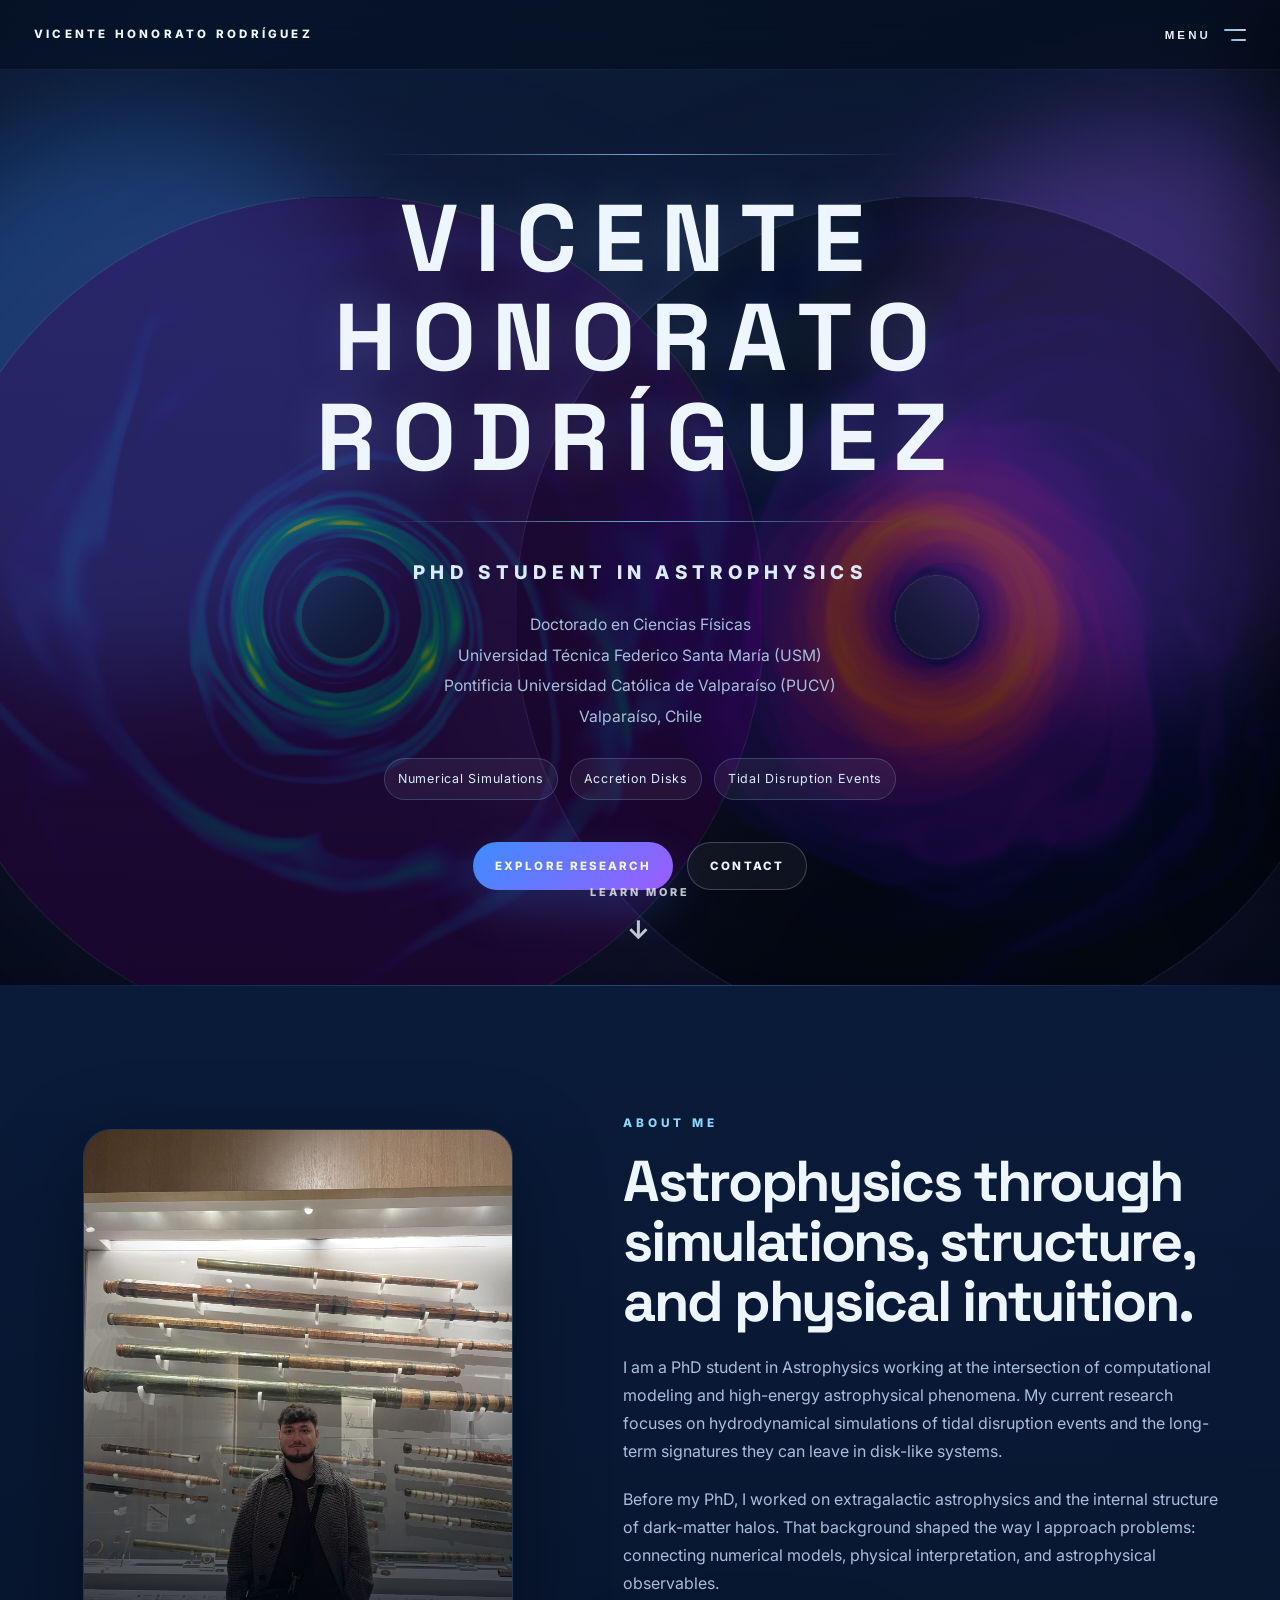
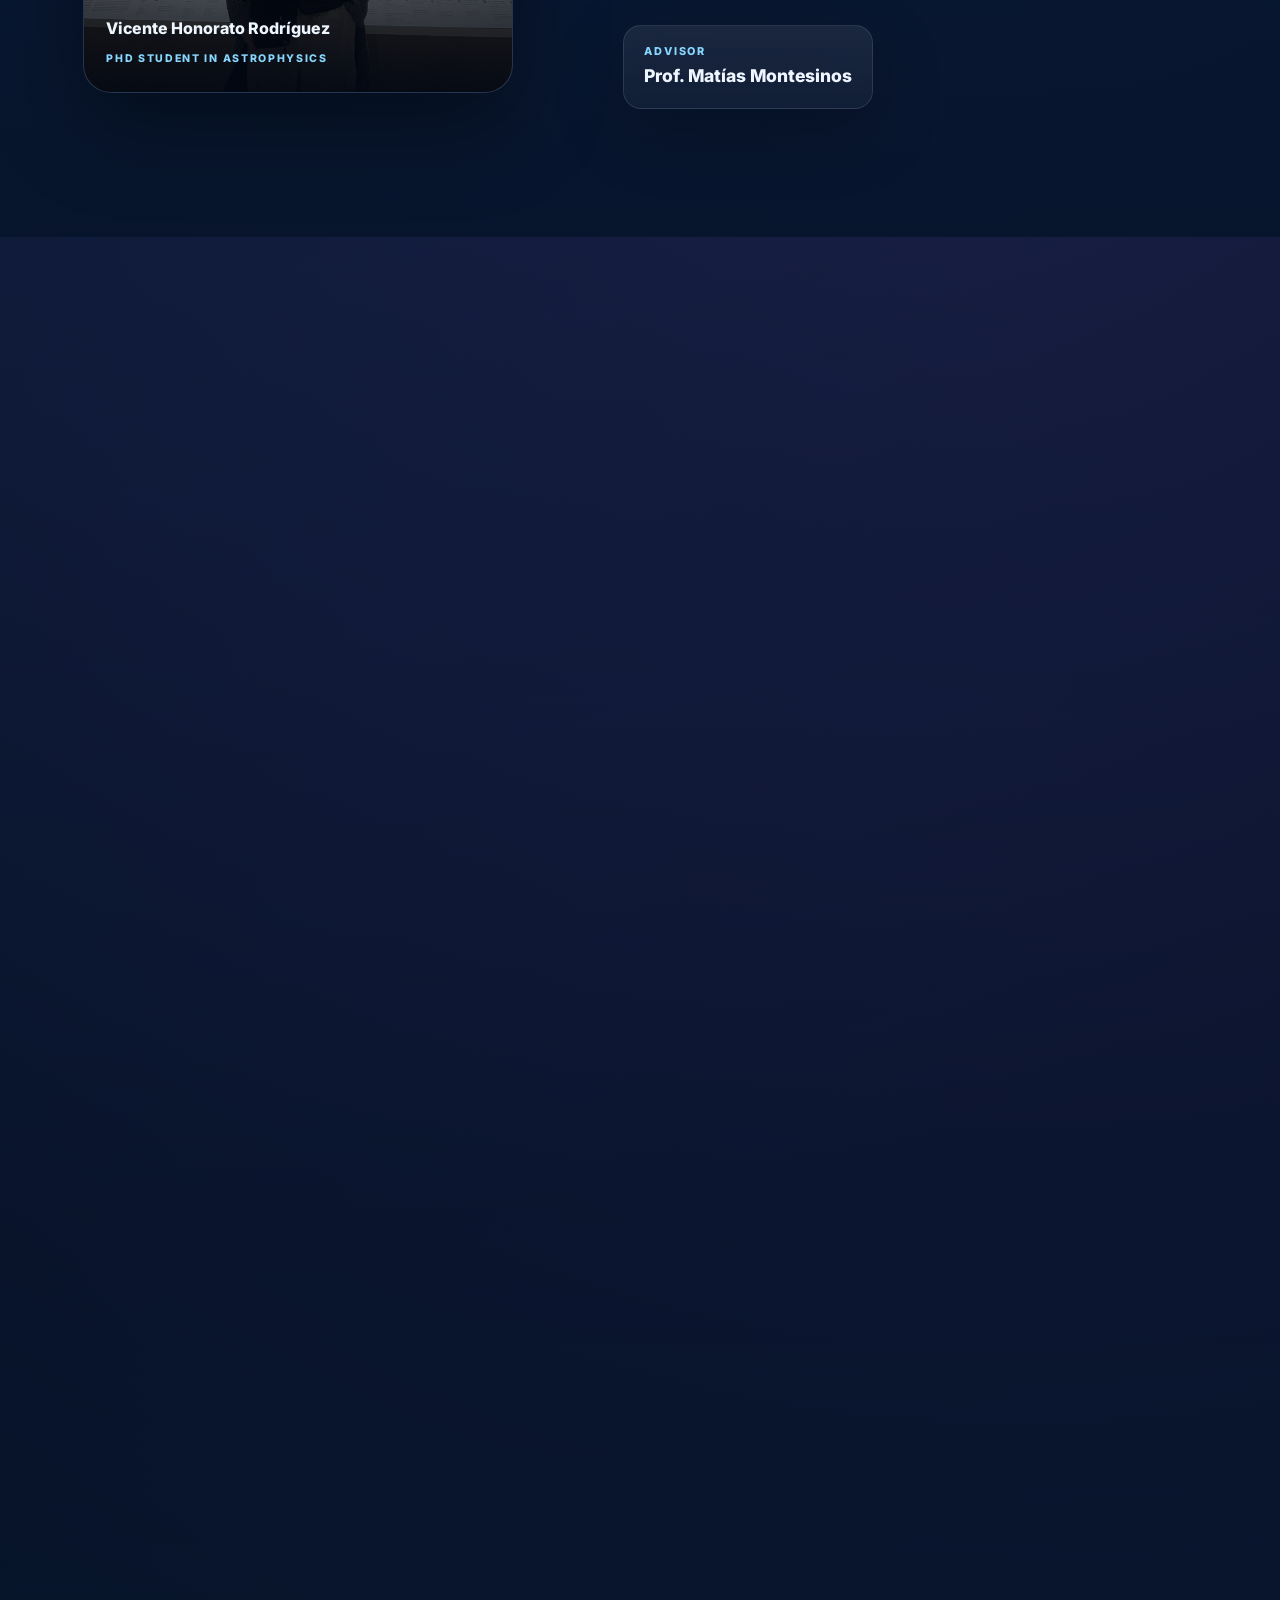
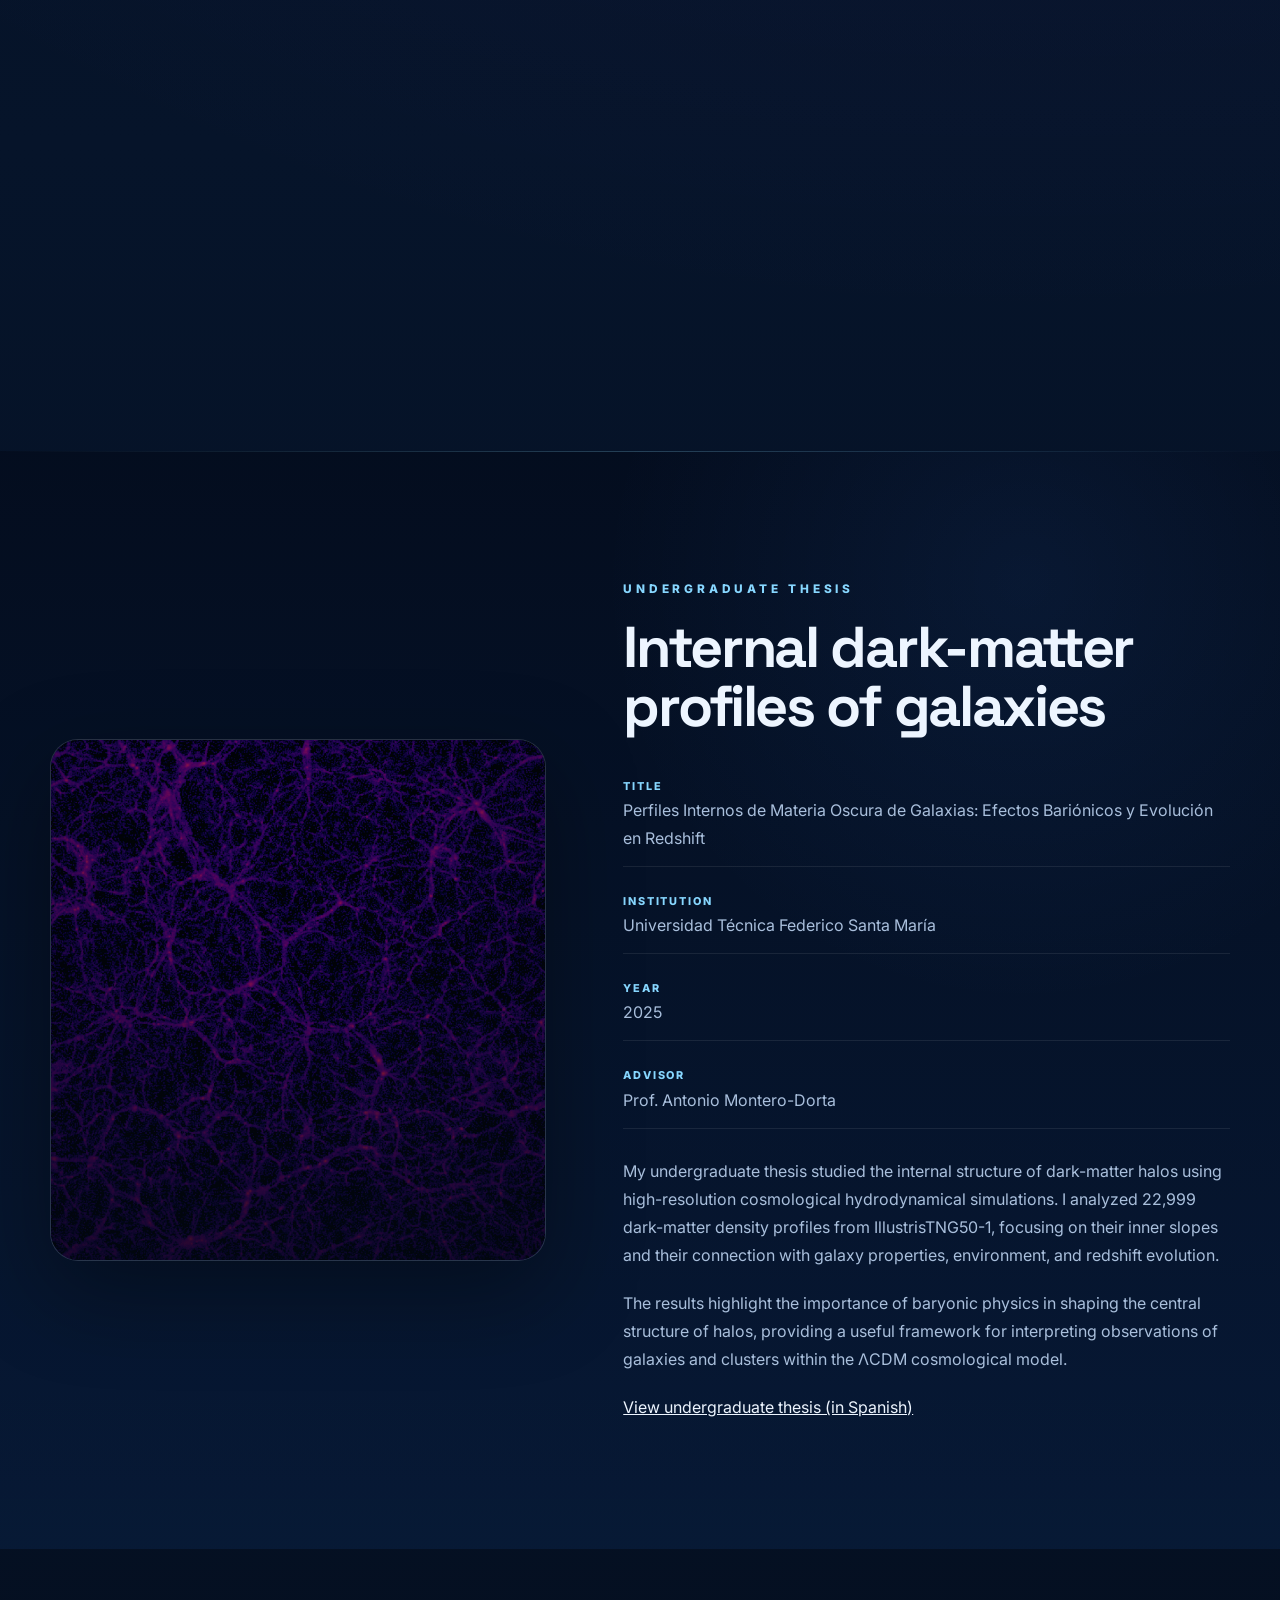
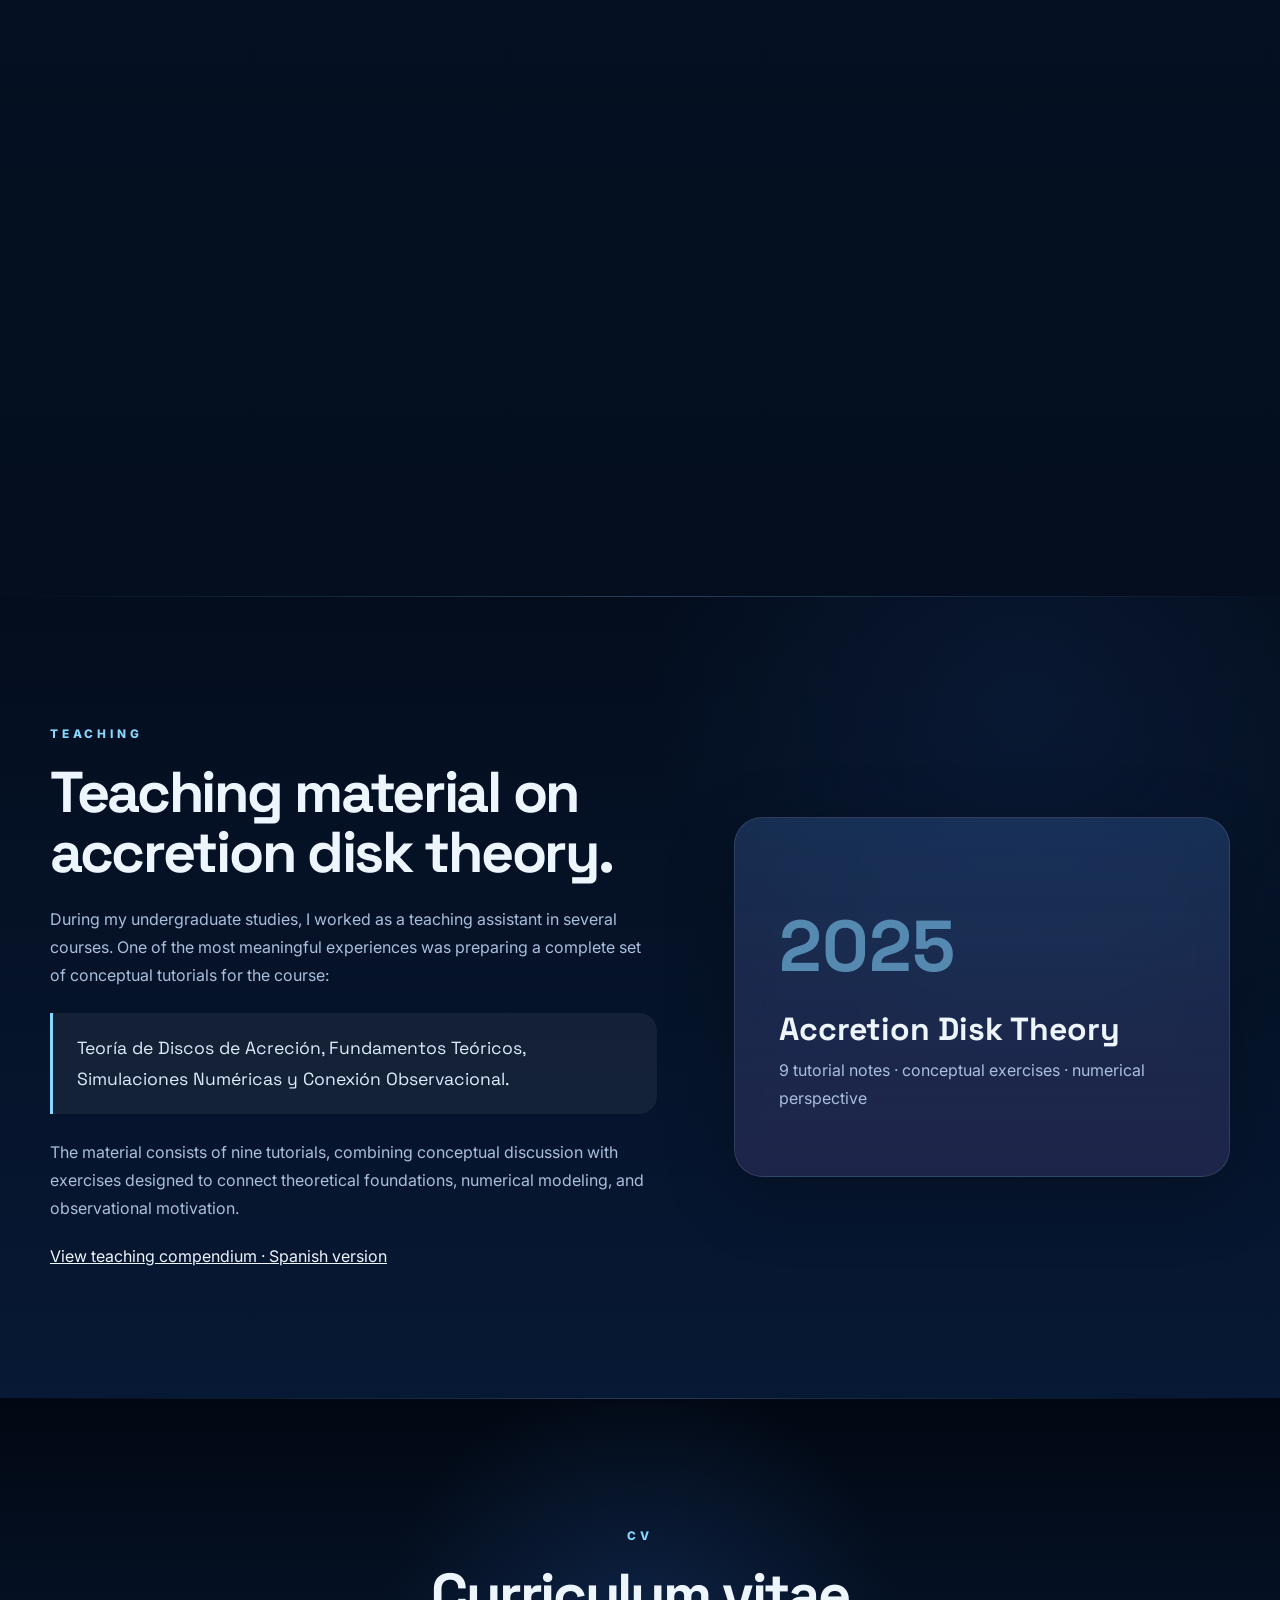
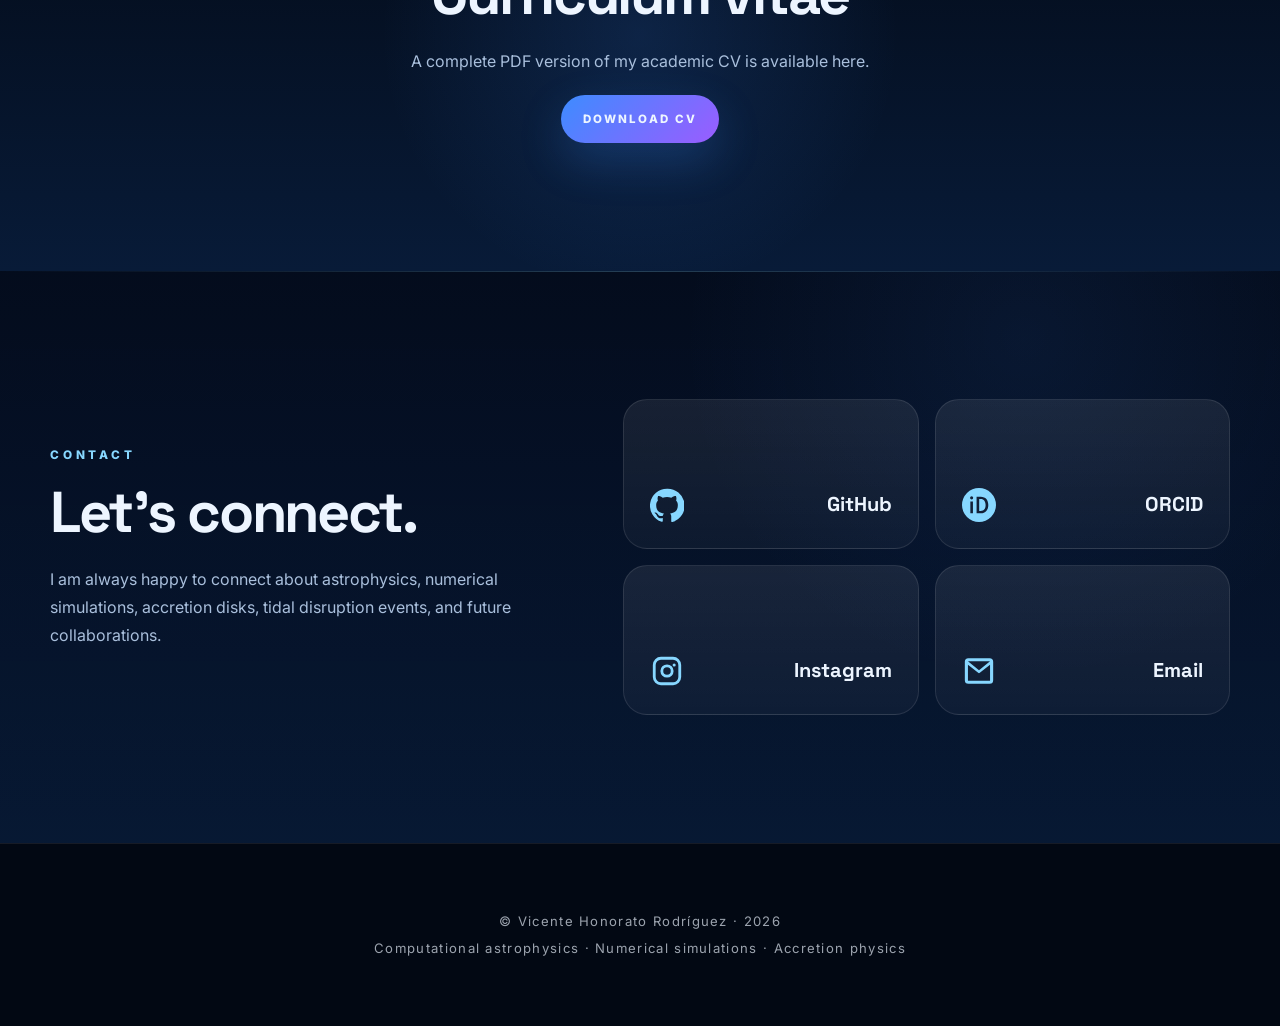
==== commit b630c512: "update" ====
--- a/index.html
+++ b/index.html
@@ -332,7 +332,7 @@
           A complete PDF version of my academic CV is available here.
         </p>
 
-        <a class="primary-button" href="assets/cv/Vicente_Honorato_Rodriguez_CV.pdf" target="_blank" rel="noopener noreferrer">
+        <a class="primary-button" href="/assets/cv/Vicente_Honorato_Rodriguez_CV.pdf?v=2" target="_blank" rel="noopener noreferrer">
           Download CV
         </a>
       </div>
